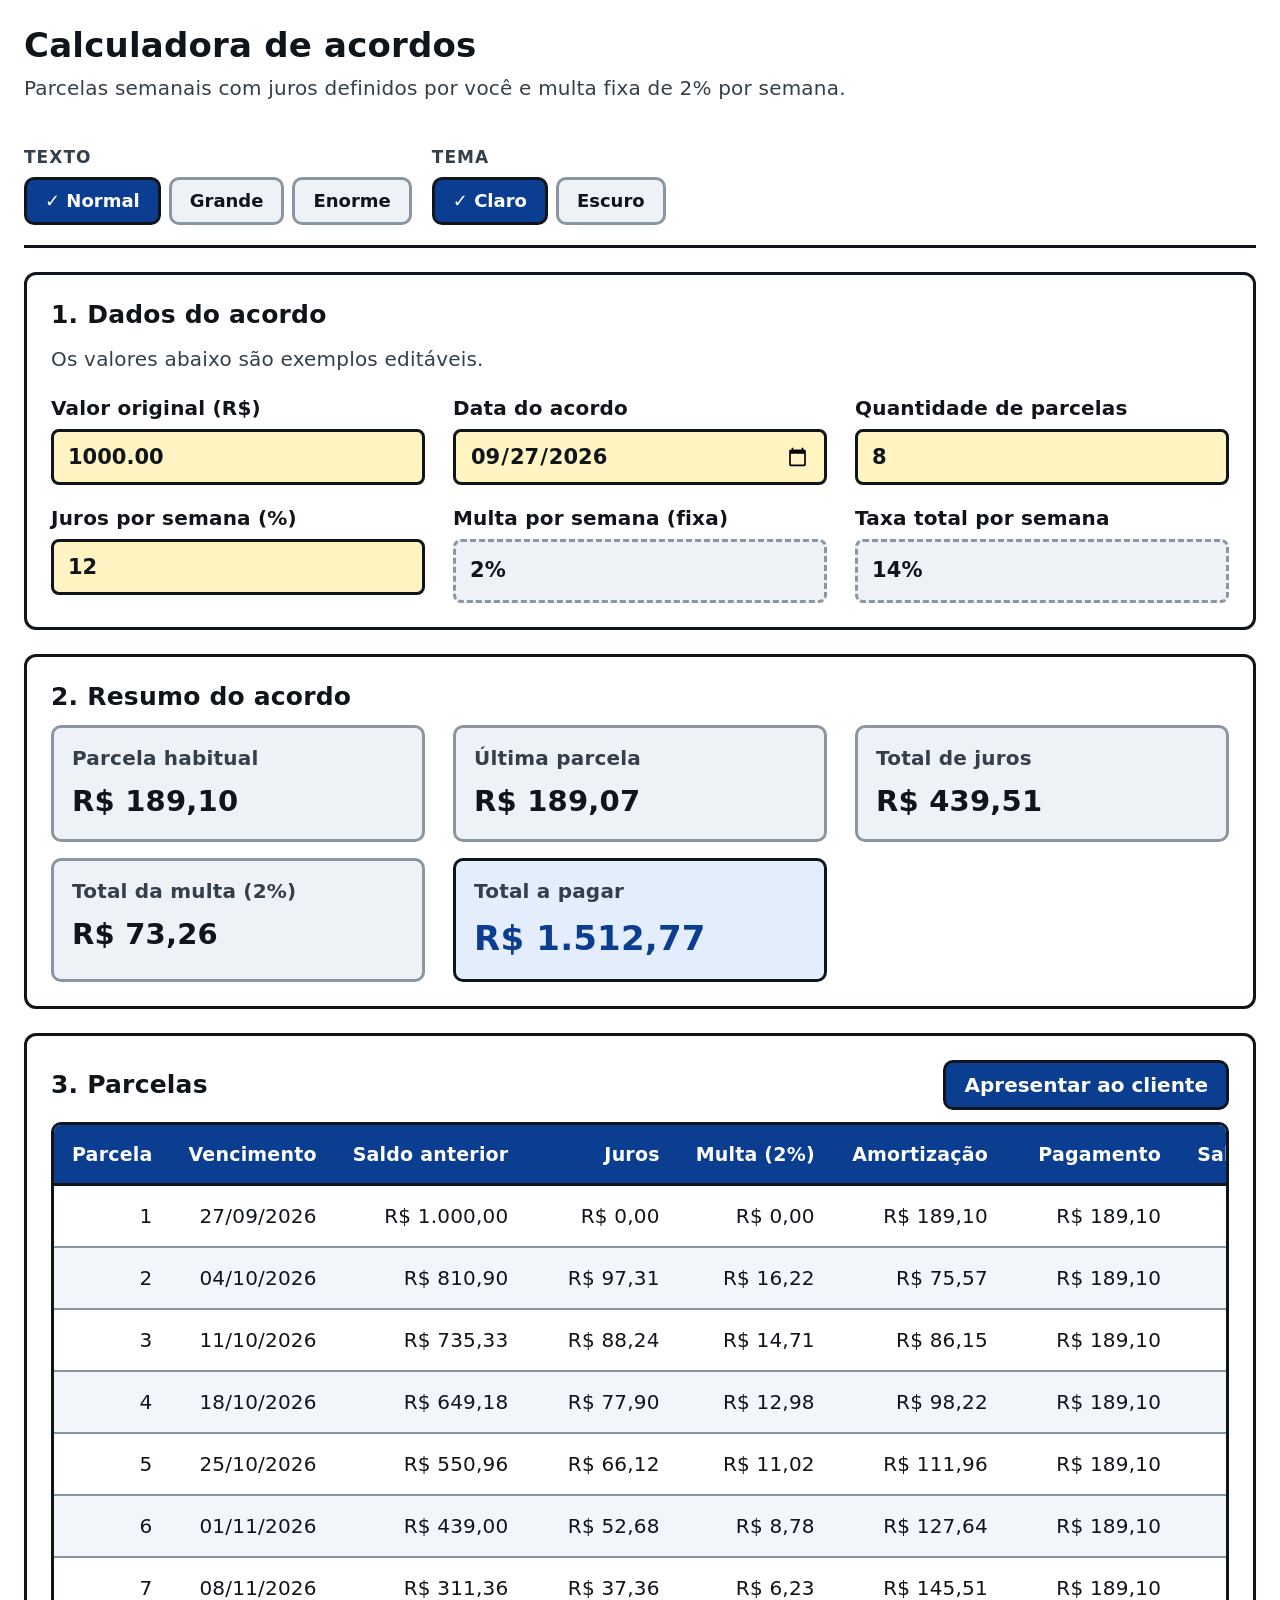
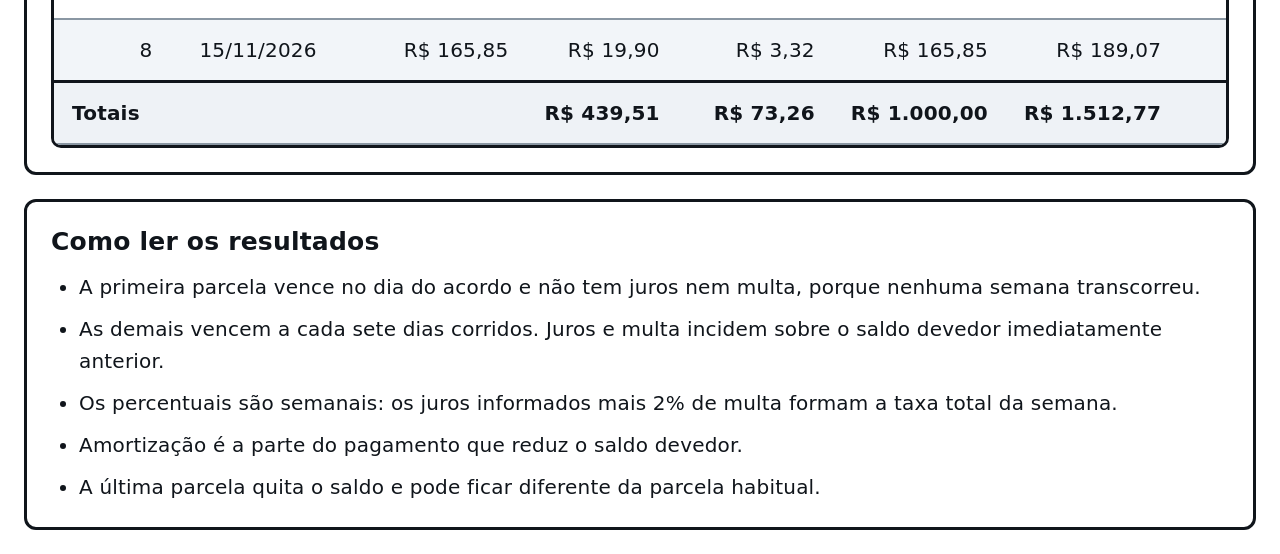
==== index.html @ 5e9cc4c3 "Publica calculadora de acordos no GitHub Pages" ====
<!doctype html>
<html lang="pt-BR" data-tema="claro" data-texto="normal">
<head>
  <meta charset="utf-8">
  <meta name="viewport" content="width=device-width, initial-scale=1">
  <title>Calculadora de acordos com juros e multa</title>
  <link rel="stylesheet" href="styles.css">
</head>
<body>
  <a class="pular" href="#resultados">Pular para os resultados</a>

  <header class="cabecalho">
    <div>
      <h1>Calculadora de acordos</h1>
      <p class="apoio">Parcelas semanais com juros definidos por você e multa fixa de 2% por semana.</p>
    </div>

    <div class="controles">
      <div class="grupo-controle" role="group" aria-label="Tamanho do texto">
        <span class="rotulo-controle" id="rotulo-texto">Texto</span>
        <div class="botoes">
          <button type="button" class="botao botao--ativo" data-texto="normal" aria-pressed="true" aria-describedby="rotulo-texto">Normal</button>
          <button type="button" class="botao" data-texto="grande" aria-pressed="false" aria-describedby="rotulo-texto">Grande</button>
          <button type="button" class="botao" data-texto="enorme" aria-pressed="false" aria-describedby="rotulo-texto">Enorme</button>
        </div>
      </div>

      <div class="grupo-controle" role="group" aria-label="Tema de cores">
        <span class="rotulo-controle" id="rotulo-tema">Tema</span>
        <div class="botoes">
          <button type="button" class="botao botao--ativo" data-tema="claro" aria-pressed="true" aria-describedby="rotulo-tema">Claro</button>
          <button type="button" class="botao" data-tema="escuro" aria-pressed="false" aria-describedby="rotulo-tema">Escuro</button>
        </div>
      </div>
    </div>
  </header>

  <main class="conteudo">
    <section class="bloco" aria-labelledby="titulo-entradas">
      <h2 id="titulo-entradas">1. Dados do acordo</h2>
      <p class="apoio">Os valores abaixo são exemplos editáveis.</p>

      <div class="campos">
        <div class="campo">
          <label for="valor">Valor original (R$)</label>
          <input id="valor" type="number" min="0" step="0.01" value="1000.00" inputmode="decimal" autocomplete="off">
        </div>

        <div class="campo">
          <label for="data">Data do acordo</label>
          <input id="data" type="date" value="2026-09-27" autocomplete="off">
        </div>

        <div class="campo">
          <label for="parcelas">Quantidade de parcelas</label>
          <input id="parcelas" type="number" min="1" step="1" value="8" inputmode="numeric" autocomplete="off">
        </div>

        <div class="campo">
          <label for="juros">Juros por semana (%)</label>
          <input id="juros" type="number" min="0" step="0.01" value="12" inputmode="decimal" autocomplete="off">
        </div>

        <div class="campo campo--calculado">
          <span class="rotulo">Multa por semana (fixa)</span>
          <output id="multa-semanal">2%</output>
        </div>

        <div class="campo campo--calculado">
          <span class="rotulo">Taxa total por semana</span>
          <output id="taxa-total">14%</output>
        </div>
      </div>

      <p id="mensagem" class="mensagem" role="status" aria-live="polite" hidden></p>
    </section>

    <section id="resultados" class="bloco" aria-labelledby="titulo-resumo">
      <h2 id="titulo-resumo">2. Resumo do acordo</h2>
      <dl class="resumo">
        <div>
          <dt>Parcela habitual</dt>
          <dd id="parcela-habitual">—</dd>
        </div>
        <div>
          <dt>Última parcela</dt>
          <dd id="ultima-parcela">—</dd>
        </div>
        <div>
          <dt>Total de juros</dt>
          <dd id="total-juros">—</dd>
        </div>
        <div>
          <dt>Total da multa (2%)</dt>
          <dd id="total-multa">—</dd>
        </div>
        <div class="destaque">
          <dt>Total a pagar</dt>
          <dd id="total-pagar">—</dd>
        </div>
      </dl>
    </section>

    <section class="bloco" aria-labelledby="titulo-parcelas">
      <div class="titulo-acao">
        <h2 id="titulo-parcelas">3. Parcelas</h2>
        <button type="button" id="abrir-apresentacao" class="botao botao--destaque">Apresentar ao cliente</button>
      </div>
      <p id="mensagem-parcelas" class="mensagem mensagem--instrucao" role="status" aria-live="polite" hidden></p>

      <div class="tabela-rolagem" tabindex="0" role="region" aria-label="Tabela de parcelas, rolagem horizontal disponível">
        <table class="tabela">
          <caption class="oculto-visual">Vencimentos, encargos, amortização e saldo de cada parcela</caption>
          <thead>
            <tr>
              <th scope="col">Parcela</th>
              <th scope="col">Vencimento</th>
              <th scope="col">Saldo anterior</th>
              <th scope="col">Juros</th>
              <th scope="col">Multa (2%)</th>
              <th scope="col">Amortização</th>
              <th scope="col">Pagamento</th>
              <th scope="col">Saldo após pagar</th>
            </tr>
          </thead>
          <tbody id="corpo-parcelas"></tbody>
          <tfoot id="rodape-parcelas"></tfoot>
        </table>
      </div>
    </section>

    <section class="bloco" aria-labelledby="titulo-ajuda">
      <h2 id="titulo-ajuda">Como ler os resultados</h2>
      <ul class="ajuda">
        <li>A primeira parcela vence no dia do acordo e não tem juros nem multa, porque nenhuma semana transcorreu.</li>
        <li>As demais vencem a cada sete dias corridos. Juros e multa incidem sobre o saldo devedor imediatamente anterior.</li>
        <li>Os percentuais são semanais: os juros informados mais 2% de multa formam a taxa total da semana.</li>
        <li>Amortização é a parte do pagamento que reduz o saldo devedor.</li>
        <li>A última parcela quita o saldo e pode ficar diferente da parcela habitual.</li>
      </ul>
    </section>
  </main>

  <div id="apresentacao" class="apresentacao" role="dialog" aria-modal="true" aria-labelledby="titulo-apresentacao" hidden>
    <div class="apresentacao__barra">
      <button type="button" id="imprimir-apresentacao" class="botao">Imprimir ou salvar em PDF</button>
      <button type="button" id="fechar-apresentacao" class="botao botao--destaque">Fechar (Esc)</button>
    </div>

    <div class="apresentacao__folha">
      <h2 id="titulo-apresentacao">Proposta de acordo</h2>

      <dl class="apresentacao__resumo">
        <div>
          <dt>Valor do acordo</dt>
          <dd id="ap-valor">—</dd>
        </div>
        <div>
          <dt>Parcelas</dt>
          <dd id="ap-parcelas">—</dd>
        </div>
        <div>
          <dt>Valor da parcela</dt>
          <dd id="ap-parcela">—</dd>
        </div>
        <div class="destaque">
          <dt>Total a pagar</dt>
          <dd id="ap-total">—</dd>
        </div>
      </dl>

      <table class="apresentacao__tabela">
        <caption>Datas e valores de cada pagamento</caption>
        <thead>
          <tr>
            <th scope="col">Parcela</th>
            <th scope="col">Vencimento</th>
            <th scope="col">Valor a pagar</th>
          </tr>
        </thead>
        <tbody id="ap-corpo"></tbody>
      </table>

      <p class="apresentacao__nota">
        Pagamentos semanais. A primeira parcela vence na data do acordo e não tem juros nem multa.
        Nas semanas seguintes incidem <span id="ap-juros">—</span> de juros e 2% de multa sobre o saldo devedor.
      </p>
    </div>
  </div>

  <script src="src/calculadora.js"></script>
  <script src="src/app.js"></script>
</body>
</html>
---- styles.css ----
:root {
  --fundo: #ffffff;
  --superficie: #ffffff;
  --superficie-alt: #eef2f6;
  --texto: #10151b;
  --apoio: #333f4b;
  --borda: #10151b;
  --borda-suave: #8a97a3;
  --acento: #0b3d91;
  --acento-texto: #ffffff;
  --entrada-fundo: #fff4c2;
  --entrada-texto: #10151b;
  --foco: #a40000;
  --erro: #8a0000;
  --erro-fundo: #ffe5e5;
  --instrucao: #0b3d91;
  --instrucao-fundo: #e3edfb;
  --zebra: #f2f5f9;
}

html[data-tema="escuro"] {
  --fundo: #0b0f14;
  --superficie: #131a22;
  --superficie-alt: #1d2733;
  --texto: #f5f8fb;
  --apoio: #cdd8e3;
  --borda: #f5f8fb;
  --borda-suave: #5c6b7a;
  --acento: #9cc4ff;
  --acento-texto: #06101e;
  --entrada-fundo: #3a2f05;
  --entrada-texto: #ffe999;
  --foco: #ffd24d;
  --erro: #ffc0c0;
  --erro-fundo: #4a0d0d;
  --instrucao: #cfe1ff;
  --instrucao-fundo: #12283f;
  --zebra: #1a232d;
}

html {
  font-size: 20px;
  background: var(--fundo);
}

html[data-texto="grande"] {
  font-size: 24px;
}

html[data-texto="enorme"] {
  font-size: 29px;
}

* {
  box-sizing: border-box;
}

[hidden] {
  display: none !important;
}

body {
  margin: 0;
  padding: 1.2rem;
  background: var(--fundo);
  color: var(--texto);
  font-family: "Segoe UI", system-ui, -apple-system, Arial, sans-serif;
  font-size: 1rem;
  line-height: 1.6;
  letter-spacing: 0.01em;
}

h1 {
  margin: 0 0 0.25rem;
  font-size: 1.7rem;
  line-height: 1.25;
}

h2 {
  margin: 0 0 0.6rem;
  font-size: 1.25rem;
  line-height: 1.3;
}

.apoio {
  margin: 0 0 1rem;
  color: var(--apoio);
}

.oculto-visual {
  position: absolute;
  width: 1px;
  height: 1px;
  overflow: hidden;
  clip: rect(0 0 0 0);
  white-space: nowrap;
}

.pular {
  position: absolute;
  left: -9999px;
  top: 0;
  background: var(--acento);
  color: var(--acento-texto);
  padding: 0.6rem 1rem;
  border-radius: 0 0 8px 0;
  font-weight: 700;
}

.pular:focus {
  left: 0;
  z-index: 10;
}

:focus-visible {
  outline: 4px solid var(--foco);
  outline-offset: 3px;
}

.cabecalho {
  display: flex;
  flex-wrap: wrap;
  gap: 1rem 2rem;
  align-items: flex-start;
  justify-content: space-between;
  border-bottom: 3px solid var(--borda);
  padding-bottom: 1rem;
  margin-bottom: 1.2rem;
}

.controles {
  display: flex;
  flex-wrap: wrap;
  gap: 1rem;
}

.grupo-controle {
  display: flex;
  flex-direction: column;
  gap: 0.3rem;
}

.rotulo-controle {
  font-weight: 700;
  color: var(--apoio);
  font-size: 0.85rem;
  text-transform: uppercase;
  letter-spacing: 0.06em;
}

.botoes {
  display: flex;
  gap: 0.4rem;
}

.botao {
  font-family: inherit;
  font-size: 0.9rem;
  font-weight: 700;
  color: var(--texto);
  background: var(--superficie-alt);
  border: 3px solid var(--borda-suave);
  border-radius: 10px;
  padding: 0.5rem 0.9rem;
  cursor: pointer;
  min-height: 2.4rem;
}

.botao:hover {
  border-color: var(--borda);
}

.botao--ativo {
  background: var(--acento);
  color: var(--acento-texto);
  border-color: var(--borda);
}

.botao--ativo::before {
  content: "✓ ";
}

.conteudo {
  display: grid;
  gap: 1.2rem;
  max-width: min(80rem, 100%);
}

.conteudo > *,
.tabela-rolagem {
  min-width: 0;
}

.bloco {
  background: var(--superficie);
  border: 3px solid var(--borda);
  border-radius: 12px;
  padding: 1.2rem;
}

.campos {
  display: grid;
  grid-template-columns: repeat(auto-fit, minmax(min(16rem, 100%), 1fr));
  gap: 1rem 1.4rem;
}

.campo {
  display: flex;
  flex-direction: column;
  gap: 0.35rem;
}

label,
.rotulo {
  font-weight: 700;
  line-height: 1.35;
}

input {
  width: 100%;
  padding: 0.6rem 0.7rem;
  font-family: inherit;
  font-size: 1.05rem;
  font-weight: 600;
  color: var(--entrada-texto);
  background: var(--entrada-fundo);
  border: 3px solid var(--borda);
  border-radius: 8px;
  min-height: 2.8rem;
}

.campo--calculado {
  justify-content: flex-start;
}

output {
  display: block;
  padding: 0.6rem 0.7rem;
  border: 3px dashed var(--borda-suave);
  border-radius: 8px;
  background: var(--superficie-alt);
  font-size: 1.05rem;
  font-weight: 700;
  font-variant-numeric: tabular-nums;
  min-height: 2.8rem;
}

.resumo {
  margin: 0;
  display: grid;
  grid-template-columns: repeat(auto-fit, minmax(min(16rem, 100%), 1fr));
  gap: 0.8rem 1.4rem;
}

.resumo > div {
  border: 3px solid var(--borda-suave);
  border-radius: 10px;
  padding: 0.7rem 0.9rem;
  background: var(--superficie-alt);
}

.resumo dt {
  color: var(--apoio);
  font-weight: 700;
}

.resumo dd {
  margin: 0.2rem 0 0;
  font-size: 1.45rem;
  font-weight: 800;
  font-variant-numeric: tabular-nums;
}

.resumo .destaque {
  border-color: var(--borda);
  background: var(--instrucao-fundo);
}

.resumo .destaque dd {
  color: var(--instrucao);
  font-size: 1.7rem;
}

.mensagem {
  margin: 1rem 0 0;
  padding: 0.8rem 1rem;
  border-radius: 10px;
  border: 3px solid currentColor;
  font-weight: 700;
}

.mensagem--instrucao {
  background: var(--instrucao-fundo);
  color: var(--instrucao);
}

.mensagem--erro {
  background: var(--erro-fundo);
  color: var(--erro);
}

.mensagem--erro::before {
  content: "⚠ ";
}

.tabela-rolagem {
  border: 3px solid var(--borda);
  border-radius: 10px;
  overflow: auto;
  max-height: 32rem;
}

.tabela {
  border-collapse: collapse;
  width: 100%;
  min-width: 52rem;
}

.tabela th,
.tabela td {
  padding: 0.7rem 0.9rem;
  border-bottom: 2px solid var(--borda-suave);
  text-align: right;
  white-space: nowrap;
  font-variant-numeric: tabular-nums;
}

.tabela thead th {
  position: sticky;
  top: 0;
  z-index: 1;
  background: var(--acento);
  color: var(--acento-texto);
  font-size: 0.95rem;
  border-bottom: 3px solid var(--borda);
}

.tabela tbody tr:nth-child(even) {
  background: var(--zebra);
}

.tabela tbody tr:hover {
  outline: 3px solid var(--foco);
  outline-offset: -3px;
}

.tabela tfoot td {
  background: var(--superficie-alt);
  font-weight: 800;
  border-top: 3px solid var(--borda);
  position: sticky;
  bottom: 0;
}

.tabela tfoot td:first-child {
  text-align: left;
}

.ajuda {
  margin: 0;
  padding-left: 1.4rem;
  display: grid;
  gap: 0.5rem;
}

.titulo-acao {
  display: flex;
  flex-wrap: wrap;
  gap: 0.6rem 1.2rem;
  align-items: center;
  justify-content: space-between;
  margin-bottom: 0.6rem;
}

.titulo-acao h2 {
  margin: 0;
}

.botao--destaque {
  background: var(--acento);
  color: var(--acento-texto);
  border-color: var(--borda);
  font-size: 1rem;
}

.botao[disabled] {
  opacity: 0.55;
  cursor: not-allowed;
}

.com-apresentacao {
  overflow: hidden;
}

.apresentacao {
  position: fixed;
  inset: 0;
  z-index: 20;
  background: var(--fundo);
  display: flex;
  flex-direction: column;
  overflow: auto;
  padding: 1.2rem;
  gap: 1rem;
}

.apresentacao__barra {
  display: flex;
  flex-wrap: wrap;
  gap: 0.6rem;
  justify-content: flex-end;
}

.apresentacao__folha {
  width: 100%;
  max-width: min(60rem, 100%);
  margin: 0 auto;
  background: var(--superficie);
  border: 3px solid var(--borda);
  border-radius: 12px;
  padding: 1.6rem;
}

.apresentacao__folha h2 {
  font-size: 2rem;
  margin-bottom: 1.2rem;
}

.apresentacao__resumo {
  margin: 0 0 1.6rem;
  display: grid;
  grid-template-columns: repeat(auto-fit, minmax(min(14rem, 100%), 1fr));
  gap: 0.9rem;
}

.apresentacao__resumo > div {
  border: 3px solid var(--borda-suave);
  border-radius: 10px;
  padding: 0.8rem 1rem;
  background: var(--superficie-alt);
}

.apresentacao__resumo dt {
  font-weight: 700;
  color: var(--apoio);
}

.apresentacao__resumo dd {
  margin: 0.2rem 0 0;
  font-size: 1.6rem;
  font-weight: 800;
  font-variant-numeric: tabular-nums;
}

.apresentacao__resumo .destaque {
  border-color: var(--borda);
  background: var(--instrucao-fundo);
}

.apresentacao__resumo .destaque dd {
  color: var(--instrucao);
  font-size: 1.9rem;
}

.apresentacao__tabela {
  width: 100%;
  border-collapse: collapse;
}

.apresentacao__tabela caption {
  text-align: left;
  font-weight: 700;
  color: var(--apoio);
  padding-bottom: 0.5rem;
}

.apresentacao__tabela th,
.apresentacao__tabela td {
  padding: 0.75rem 1rem;
  border-bottom: 2px solid var(--borda-suave);
  font-size: 1.2rem;
  text-align: left;
}

.apresentacao__tabela thead th {
  background: var(--acento);
  color: var(--acento-texto);
  border-bottom: 3px solid var(--borda);
}

.apresentacao__tabela th:last-child,
.apresentacao__tabela td:last-child {
  text-align: right;
  font-variant-numeric: tabular-nums;
  font-weight: 700;
}

.apresentacao__tabela tbody tr:nth-child(even) {
  background: var(--zebra);
}

.apresentacao__nota {
  margin: 1.2rem 0 0;
  color: var(--apoio);
  font-size: 0.95rem;
}

@media print {
  body {
    background: #ffffff;
    color: #000000;
  }

  .cabecalho,
  .conteudo,
  .pular,
  .apresentacao__barra {
    display: none !important;
  }

  .apresentacao {
    position: static;
    padding: 0;
    background: #ffffff;
    overflow: visible;
  }

  .apresentacao__folha {
    border: none;
    padding: 0;
    max-width: none;
  }

  .apresentacao__tabela thead th {
    background: #ffffff;
    color: #000000;
    border-bottom: 2px solid #000000;
  }

  .apresentacao__tabela tbody tr {
    break-inside: avoid;
  }
}
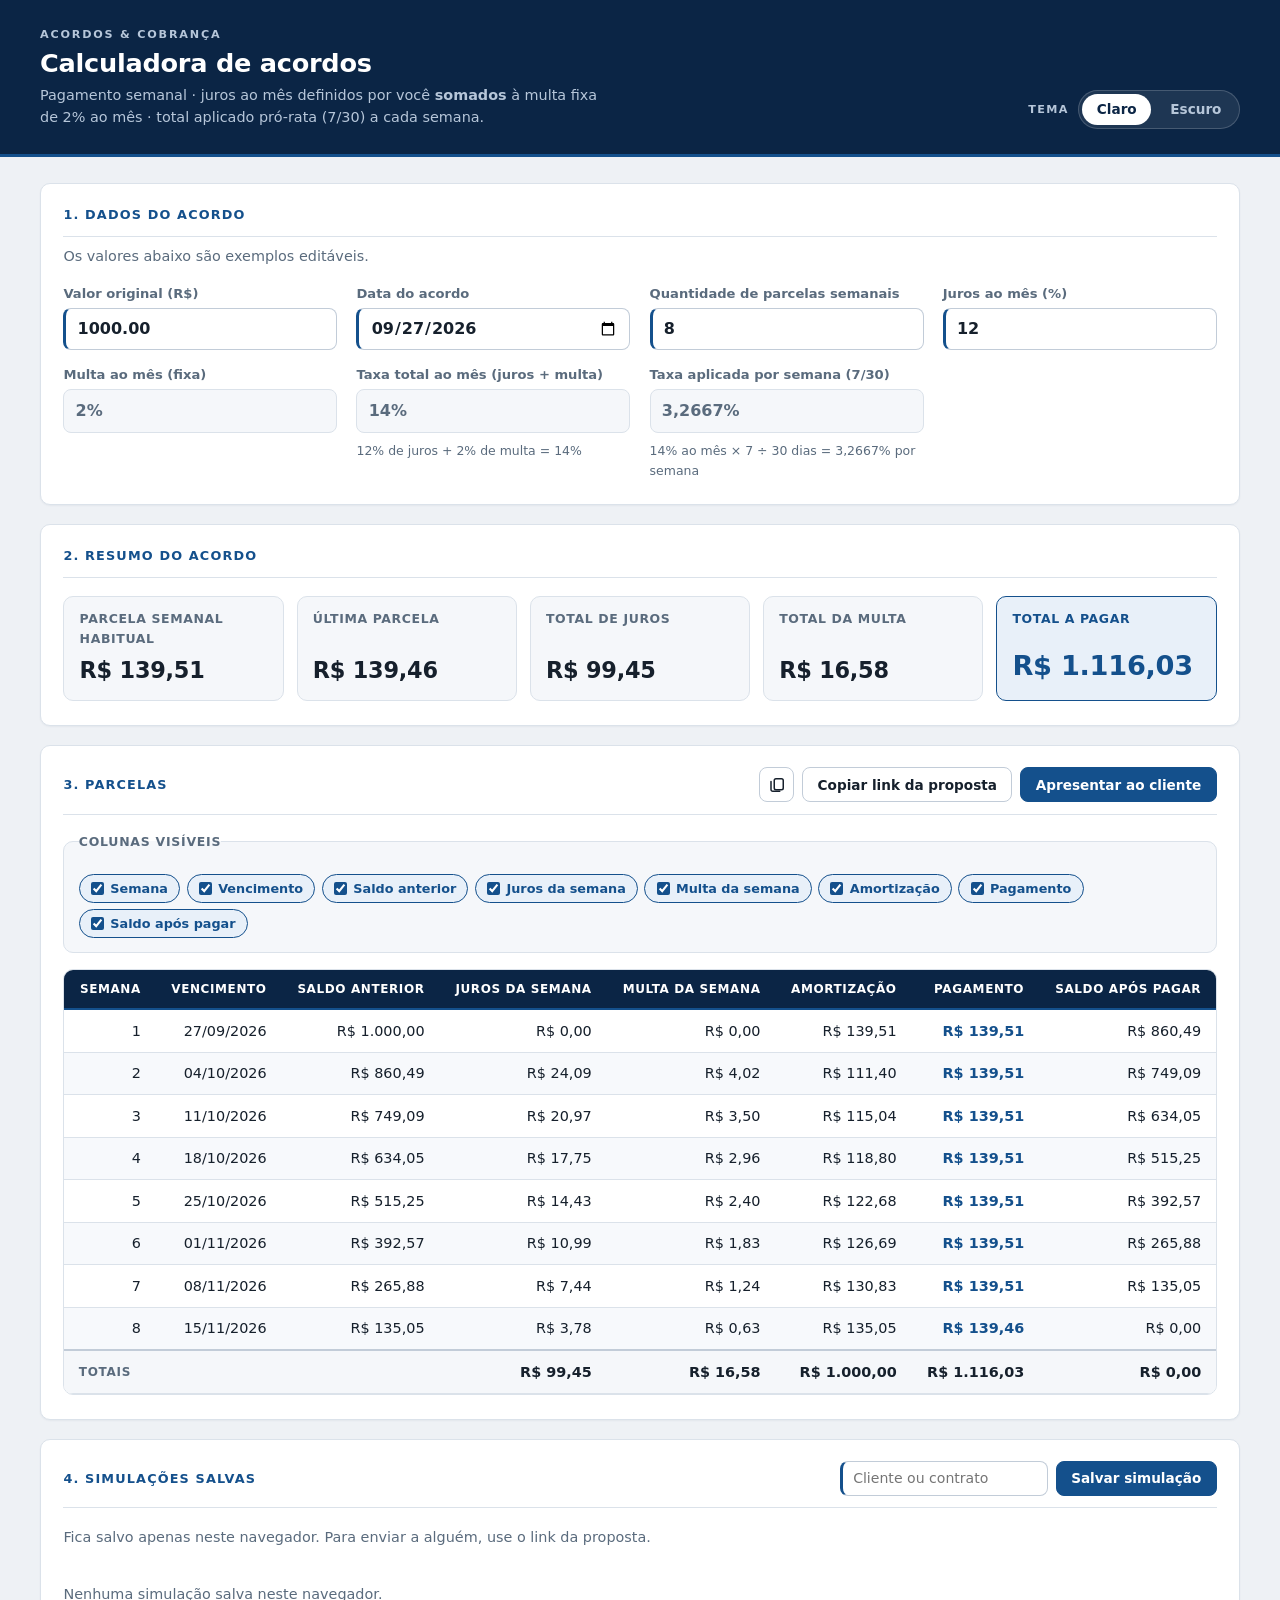
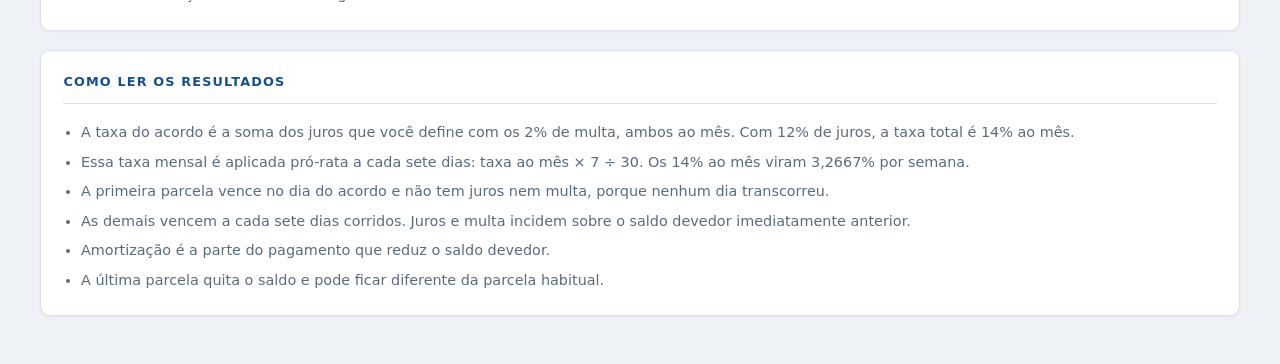
==== commit 5f79d784: "Atualiza calculadora com taxas mensais e compartilhamento de propostas" ====
--- a/index.html
+++ b/index.html
@@ -1,5 +1,5 @@
 <!doctype html>
-<html lang="pt-BR" data-tema="claro" data-texto="normal">
+<html lang="pt-BR" data-tema="claro">
 <head>
   <meta charset="utf-8">
   <meta name="viewport" content="width=device-width, initial-scale=1">
@@ -11,20 +11,12 @@
 
   <header class="cabecalho">
     <div>
+      <p class="marca">Acordos &amp; cobrança</p>
       <h1>Calculadora de acordos</h1>
-      <p class="apoio">Parcelas semanais com juros definidos por você e multa fixa de 2% por semana.</p>
+      <p class="apoio">Pagamento semanal · juros ao mês definidos por você <strong>somados</strong> à multa fixa de 2% ao mês · total aplicado pró-rata (7/30) a cada semana.</p>
     </div>
 
     <div class="controles">
-      <div class="grupo-controle" role="group" aria-label="Tamanho do texto">
-        <span class="rotulo-controle" id="rotulo-texto">Texto</span>
-        <div class="botoes">
-          <button type="button" class="botao botao--ativo" data-texto="normal" aria-pressed="true" aria-describedby="rotulo-texto">Normal</button>
-          <button type="button" class="botao" data-texto="grande" aria-pressed="false" aria-describedby="rotulo-texto">Grande</button>
-          <button type="button" class="botao" data-texto="enorme" aria-pressed="false" aria-describedby="rotulo-texto">Enorme</button>
-        </div>
-      </div>
-
       <div class="grupo-controle" role="group" aria-label="Tema de cores">
         <span class="rotulo-controle" id="rotulo-tema">Tema</span>
         <div class="botoes">
@@ -52,23 +44,30 @@
         </div>
 
         <div class="campo">
-          <label for="parcelas">Quantidade de parcelas</label>
+          <label for="parcelas">Quantidade de parcelas semanais</label>
           <input id="parcelas" type="number" min="1" step="1" value="8" inputmode="numeric" autocomplete="off">
         </div>
 
         <div class="campo">
-          <label for="juros">Juros por semana (%)</label>
+          <label for="juros">Juros ao mês (%)</label>
           <input id="juros" type="number" min="0" step="0.01" value="12" inputmode="decimal" autocomplete="off">
         </div>
 
         <div class="campo campo--calculado">
-          <span class="rotulo">Multa por semana (fixa)</span>
-          <output id="multa-semanal">2%</output>
+          <span class="rotulo">Multa ao mês (fixa)</span>
+          <output id="multa-mensal">2%</output>
         </div>
 
         <div class="campo campo--calculado">
-          <span class="rotulo">Taxa total por semana</span>
-          <output id="taxa-total">14%</output>
+          <span class="rotulo">Taxa total ao mês (juros + multa)</span>
+          <output id="taxa-total" aria-describedby="dica-taxa-total">14%</output>
+          <p class="dica" id="dica-taxa-total">12% de juros + 2% de multa</p>
+        </div>
+
+        <div class="campo campo--calculado">
+          <span class="rotulo">Taxa aplicada por semana (7/30)</span>
+          <output id="taxa-semana" aria-describedby="dica-taxa-semana">3,2667%</output>
+          <p class="dica" id="dica-taxa-semana">14% ao mês × 7 ÷ 30 dias</p>
         </div>
       </div>
 
@@ -79,7 +78,7 @@
       <h2 id="titulo-resumo">2. Resumo do acordo</h2>
       <dl class="resumo">
         <div>
-          <dt>Parcela habitual</dt>
+          <dt>Parcela semanal habitual</dt>
           <dd id="parcela-habitual">—</dd>
         </div>
         <div>
@@ -91,7 +90,7 @@
           <dd id="total-juros">—</dd>
         </div>
         <div>
-          <dt>Total da multa (2%)</dt>
+          <dt>Total da multa</dt>
           <dd id="total-multa">—</dd>
         </div>
         <div class="destaque">
@@ -104,24 +103,33 @@
     <section class="bloco" aria-labelledby="titulo-parcelas">
       <div class="titulo-acao">
         <h2 id="titulo-parcelas">3. Parcelas</h2>
-        <button type="button" id="abrir-apresentacao" class="botao botao--destaque">Apresentar ao cliente</button>
+        <div class="acoes">
+          <span id="aviso-copia" class="aviso-copia" role="status" aria-live="polite" hidden>Tabela copiada</span>
+          <button type="button" id="copiar-tabela" class="botao botao--icone" title="Copiar tabela para colar no Excel" aria-label="Copiar tabela para colar no Excel">
+            <svg class="icone icone--copiar" viewBox="0 0 16 16" width="16" height="16" aria-hidden="true" focusable="false">
+              <rect x="5.25" y="1.75" width="9" height="11" rx="1.75"></rect>
+              <path d="M10.75 14.25h-7a1.75 1.75 0 0 1-1.75-1.75V4.5"></path>
+            </svg>
+            <svg class="icone icone--feito" viewBox="0 0 16 16" width="16" height="16" aria-hidden="true" focusable="false" hidden>
+              <path d="M2.75 8.5 6.25 12l7-8"></path>
+            </svg>
+          </button>
+          <button type="button" id="copiar-link" class="botao">Copiar link da proposta</button>
+          <button type="button" id="abrir-apresentacao" class="botao botao--destaque">Apresentar ao cliente</button>
+        </div>
       </div>
       <p id="mensagem-parcelas" class="mensagem mensagem--instrucao" role="status" aria-live="polite" hidden></p>
+
+      <fieldset class="colunas">
+        <legend class="colunas__titulo">Colunas visíveis</legend>
+        <div class="colunas__lista" id="colunas-tabela"></div>
+      </fieldset>
 
       <div class="tabela-rolagem" tabindex="0" role="region" aria-label="Tabela de parcelas, rolagem horizontal disponível">
         <table class="tabela">
           <caption class="oculto-visual">Vencimentos, encargos, amortização e saldo de cada parcela</caption>
           <thead>
-            <tr>
-              <th scope="col">Parcela</th>
-              <th scope="col">Vencimento</th>
-              <th scope="col">Saldo anterior</th>
-              <th scope="col">Juros</th>
-              <th scope="col">Multa (2%)</th>
-              <th scope="col">Amortização</th>
-              <th scope="col">Pagamento</th>
-              <th scope="col">Saldo após pagar</th>
-            </tr>
+            <tr id="cabecalho-parcelas"></tr>
           </thead>
           <tbody id="corpo-parcelas"></tbody>
           <tfoot id="rodape-parcelas"></tfoot>
@@ -129,12 +137,30 @@
       </div>
     </section>
 
+    <section class="bloco" aria-labelledby="titulo-simulacoes">
+      <div class="titulo-acao">
+        <h2 id="titulo-simulacoes">4. Simulações salvas</h2>
+        <div class="acoes">
+          <label class="oculto-visual" for="nome-simulacao">Identificação da simulação</label>
+          <input id="nome-simulacao" type="text" maxlength="60" placeholder="Cliente ou contrato" autocomplete="off">
+          <button type="button" id="salvar-simulacao" class="botao botao--destaque">Salvar simulação</button>
+        </div>
+      </div>
+
+      <p class="apoio">Fica salvo apenas neste navegador. Para enviar a alguém, use o link da proposta.</p>
+      <p id="mensagem-simulacoes" class="mensagem mensagem--instrucao" role="status" aria-live="polite" hidden></p>
+
+      <ul id="lista-simulacoes" class="simulacoes"></ul>
+      <p id="vazio-simulacoes" class="apoio simulacoes__vazio">Nenhuma simulação salva neste navegador.</p>
+    </section>
+
     <section class="bloco" aria-labelledby="titulo-ajuda">
       <h2 id="titulo-ajuda">Como ler os resultados</h2>
       <ul class="ajuda">
-        <li>A primeira parcela vence no dia do acordo e não tem juros nem multa, porque nenhuma semana transcorreu.</li>
+        <li>A taxa do acordo é a soma dos juros que você define com os 2% de multa, ambos ao mês. Com 12% de juros, a taxa total é 14% ao mês.</li>
+        <li>Essa taxa mensal é aplicada pró-rata a cada sete dias: taxa ao mês × 7 ÷ 30. Os 14% ao mês viram 3,2667% por semana.</li>
+        <li>A primeira parcela vence no dia do acordo e não tem juros nem multa, porque nenhum dia transcorreu.</li>
         <li>As demais vencem a cada sete dias corridos. Juros e multa incidem sobre o saldo devedor imediatamente anterior.</li>
-        <li>Os percentuais são semanais: os juros informados mais 2% de multa formam a taxa total da semana.</li>
         <li>Amortização é a parte do pagamento que reduz o saldo devedor.</li>
         <li>A última parcela quita o saldo e pode ficar diferente da parcela habitual.</li>
       </ul>
@@ -143,6 +169,7 @@
 
   <div id="apresentacao" class="apresentacao" role="dialog" aria-modal="true" aria-labelledby="titulo-apresentacao" hidden>
     <div class="apresentacao__barra">
+      <button type="button" id="copiar-link-apresentacao" class="botao">Copiar link da proposta</button>
       <button type="button" id="imprimir-apresentacao" class="botao">Imprimir ou salvar em PDF</button>
       <button type="button" id="fechar-apresentacao" class="botao botao--destaque">Fechar (Esc)</button>
     </div>
@@ -156,7 +183,7 @@
           <dd id="ap-valor">—</dd>
         </div>
         <div>
-          <dt>Parcelas</dt>
+          <dt>Pagamentos semanais</dt>
           <dd id="ap-parcelas">—</dd>
         </div>
         <div>
@@ -183,12 +210,16 @@
 
       <p class="apresentacao__nota">
         Pagamentos semanais. A primeira parcela vence na data do acordo e não tem juros nem multa.
-        Nas semanas seguintes incidem <span id="ap-juros">—</span> de juros e 2% de multa sobre o saldo devedor.
+        Nas semanas seguintes incidem <span id="ap-juros">—</span> de juros ao mês e 2% de multa ao mês sobre o
+        saldo devedor, cobrados proporcionalmente aos sete dias de cada parcela
+        (<span id="ap-taxa-semana">—</span> por semana).
       </p>
     </div>
   </div>
 
   <script src="src/calculadora.js"></script>
+  <script src="src/proposta.js"></script>
+  <script src="src/tabela.js"></script>
   <script src="src/app.js"></script>
 </body>
 </html>
--- a/styles.css
+++ b/styles.css
@@ -1,54 +1,63 @@
 :root {
-  --fundo: #ffffff;
+  --fundo: #eef1f5;
   --superficie: #ffffff;
-  --superficie-alt: #eef2f6;
-  --texto: #10151b;
-  --apoio: #333f4b;
-  --borda: #10151b;
-  --borda-suave: #8a97a3;
-  --acento: #0b3d91;
+  --superficie-alt: #f5f7fa;
+  --texto: #16202c;
+  --apoio: #5a6b7d;
+  --borda: #dbe2ea;
+  --borda-forte: #c2ccd8;
+  --navy: #0b2545;
+  --navy-texto: #ffffff;
+  --navy-apoio: #b6c6d9;
+  --acento: #14508c;
+  --acento-suave: #e8f0f9;
   --acento-texto: #ffffff;
-  --entrada-fundo: #fff4c2;
-  --entrada-texto: #10151b;
-  --foco: #a40000;
-  --erro: #8a0000;
-  --erro-fundo: #ffe5e5;
-  --instrucao: #0b3d91;
-  --instrucao-fundo: #e3edfb;
-  --zebra: #f2f5f9;
+  --entrada-fundo: #ffffff;
+  --entrada-texto: #16202c;
+  --foco: #14508c;
+  --erro: #9b2226;
+  --erro-fundo: #fdecec;
+  --instrucao: #14508c;
+  --instrucao-fundo: #e8f0f9;
+  --ok: #1e6b3a;
+  --ok-fundo: #eaf4ec;
+  --zebra: #f7f9fc;
+  --sombra: 0 1px 2px rgba(11, 37, 69, 0.06), 0 8px 24px rgba(11, 37, 69, 0.06);
+  --sombra-suave: 0 1px 2px rgba(11, 37, 69, 0.05);
+  --raio: 10px;
 }
 
 html[data-tema="escuro"] {
-  --fundo: #0b0f14;
-  --superficie: #131a22;
-  --superficie-alt: #1d2733;
-  --texto: #f5f8fb;
-  --apoio: #cdd8e3;
-  --borda: #f5f8fb;
-  --borda-suave: #5c6b7a;
-  --acento: #9cc4ff;
-  --acento-texto: #06101e;
-  --entrada-fundo: #3a2f05;
-  --entrada-texto: #ffe999;
-  --foco: #ffd24d;
-  --erro: #ffc0c0;
-  --erro-fundo: #4a0d0d;
-  --instrucao: #cfe1ff;
-  --instrucao-fundo: #12283f;
-  --zebra: #1a232d;
+  --fundo: #0b1119;
+  --superficie: #141d28;
+  --superficie-alt: #1b2634;
+  --texto: #eef3f9;
+  --apoio: #a3b3c5;
+  --borda: #27333f;
+  --borda-forte: #36475a;
+  --navy: #0d1b2c;
+  --navy-texto: #eef3f9;
+  --navy-apoio: #8fa4bb;
+  --acento: #7fb0ee;
+  --acento-suave: #16283d;
+  --acento-texto: #08121e;
+  --entrada-fundo: #101927;
+  --entrada-texto: #eef3f9;
+  --foco: #7fb0ee;
+  --erro: #ff9b9b;
+  --erro-fundo: #3a1414;
+  --instrucao: #a9caf3;
+  --instrucao-fundo: #16283d;
+  --ok: #8fd4a6;
+  --ok-fundo: #122a1c;
+  --zebra: #18222f;
+  --sombra: 0 1px 2px rgba(0, 0, 0, 0.4), 0 10px 28px rgba(0, 0, 0, 0.35);
+  --sombra-suave: 0 1px 2px rgba(0, 0, 0, 0.35);
 }
 
 html {
-  font-size: 20px;
+  font-size: 16px;
   background: var(--fundo);
-}
-
-html[data-texto="grande"] {
-  font-size: 24px;
-}
-
-html[data-texto="enorme"] {
-  font-size: 29px;
 }
 
 * {
@@ -61,30 +70,36 @@
 
 body {
   margin: 0;
-  padding: 1.2rem;
+  padding: 0 0 3rem;
   background: var(--fundo);
   color: var(--texto);
-  font-family: "Segoe UI", system-ui, -apple-system, Arial, sans-serif;
+  font-family: "Segoe UI", system-ui, -apple-system, "Helvetica Neue", Arial, sans-serif;
   font-size: 1rem;
-  line-height: 1.6;
-  letter-spacing: 0.01em;
+  line-height: 1.55;
+  -webkit-font-smoothing: antialiased;
 }
 
 h1 {
-  margin: 0 0 0.25rem;
-  font-size: 1.7rem;
-  line-height: 1.25;
+  margin: 0;
+  font-size: 1.6rem;
+  font-weight: 650;
+  letter-spacing: -0.01em;
+  line-height: 1.2;
 }
 
 h2 {
-  margin: 0 0 0.6rem;
-  font-size: 1.25rem;
-  line-height: 1.3;
+  margin: 0;
+  font-size: 0.8rem;
+  font-weight: 700;
+  text-transform: uppercase;
+  letter-spacing: 0.09em;
+  color: var(--acento);
 }
 
 .apoio {
-  margin: 0 0 1rem;
-  color: var(--apoio);
+  margin: 0;
+  color: var(--apoio);
+  font-size: 0.9rem;
 }
 
 .oculto-visual {
@@ -103,29 +118,50 @@
   background: var(--acento);
   color: var(--acento-texto);
   padding: 0.6rem 1rem;
-  border-radius: 0 0 8px 0;
-  font-weight: 700;
+  border-radius: 0 0 var(--raio) 0;
+  font-weight: 600;
 }
 
 .pular:focus {
   left: 0;
-  z-index: 10;
+  z-index: 30;
 }
 
 :focus-visible {
-  outline: 4px solid var(--foco);
-  outline-offset: 3px;
+  outline: 2px solid var(--foco);
+  outline-offset: 2px;
 }
 
 .cabecalho {
   display: flex;
   flex-wrap: wrap;
   gap: 1rem 2rem;
-  align-items: flex-start;
+  align-items: flex-end;
   justify-content: space-between;
-  border-bottom: 3px solid var(--borda);
-  padding-bottom: 1rem;
-  margin-bottom: 1.2rem;
+  background: var(--navy);
+  color: var(--navy-texto);
+  border-bottom: 3px solid var(--acento);
+  padding: 1.6rem clamp(1rem, 4vw, 2.5rem);
+  margin-bottom: 1.6rem;
+}
+
+.cabecalho h1 {
+  color: var(--navy-texto);
+}
+
+.cabecalho .apoio {
+  color: var(--navy-apoio);
+  margin-top: 0.35rem;
+  max-width: 62ch;
+}
+
+.marca {
+  margin: 0 0 0.3rem;
+  font-size: 0.7rem;
+  font-weight: 700;
+  text-transform: uppercase;
+  letter-spacing: 0.16em;
+  color: var(--navy-apoio);
 }
 
 .controles {
@@ -136,54 +172,74 @@
 
 .grupo-controle {
   display: flex;
-  flex-direction: column;
+  align-items: center;
+  gap: 0.6rem;
+}
+
+.rotulo-controle {
+  font-weight: 600;
+  color: var(--navy-apoio);
+  font-size: 0.7rem;
+  text-transform: uppercase;
+  letter-spacing: 0.12em;
+}
+
+.botoes {
+  display: flex;
   gap: 0.3rem;
-}
-
-.rotulo-controle {
-  font-weight: 700;
-  color: var(--apoio);
-  font-size: 0.85rem;
-  text-transform: uppercase;
-  letter-spacing: 0.06em;
-}
-
-.botoes {
-  display: flex;
-  gap: 0.4rem;
+  background: rgba(255, 255, 255, 0.08);
+  border: 1px solid rgba(255, 255, 255, 0.18);
+  border-radius: 999px;
+  padding: 0.2rem;
 }
 
 .botao {
   font-family: inherit;
-  font-size: 0.9rem;
-  font-weight: 700;
+  font-size: 0.85rem;
+  font-weight: 600;
   color: var(--texto);
-  background: var(--superficie-alt);
-  border: 3px solid var(--borda-suave);
-  border-radius: 10px;
-  padding: 0.5rem 0.9rem;
+  background: var(--superficie);
+  border: 1px solid var(--borda-forte);
+  border-radius: 8px;
+  padding: 0.45rem 0.9rem;
   cursor: pointer;
-  min-height: 2.4rem;
+  min-height: 2.2rem;
+  transition: background 120ms ease, color 120ms ease, border-color 120ms ease;
 }
 
 .botao:hover {
-  border-color: var(--borda);
-}
-
-.botao--ativo {
+  border-color: var(--acento);
+}
+
+.botoes .botao {
+  background: transparent;
+  border: none;
+  border-radius: 999px;
+  color: var(--navy-apoio);
+  padding: 0.35rem 0.9rem;
+  min-height: 1.9rem;
+}
+
+.botoes .botao:hover {
+  color: var(--navy-texto);
+}
+
+.botoes .botao--ativo {
+  background: var(--superficie);
+  color: var(--navy);
+}
+
+html[data-tema="escuro"] .botoes .botao--ativo {
   background: var(--acento);
   color: var(--acento-texto);
-  border-color: var(--borda);
-}
-
-.botao--ativo::before {
-  content: "✓ ";
 }
 
 .conteudo {
   display: grid;
   gap: 1.2rem;
-  max-width: min(80rem, 100%);
+  max-width: 82rem;
+  margin: 0 auto;
+  padding: 0 clamp(1rem, 4vw, 2.5rem);
 }
 
 .conteudo > *,
@@ -193,15 +249,26 @@
 
 .bloco {
   background: var(--superficie);
-  border: 3px solid var(--borda);
-  border-radius: 12px;
-  padding: 1.2rem;
+  border: 1px solid var(--borda);
+  border-radius: var(--raio);
+  box-shadow: var(--sombra-suave);
+  padding: 1.3rem 1.4rem 1.5rem;
+}
+
+.bloco > h2 {
+  padding-bottom: 0.7rem;
+  margin-bottom: 1.1rem;
+  border-bottom: 1px solid var(--borda);
+}
+
+.bloco > h2 + .apoio {
+  margin: -0.6rem 0 1.1rem;
 }
 
 .campos {
   display: grid;
-  grid-template-columns: repeat(auto-fit, minmax(min(16rem, 100%), 1fr));
-  gap: 1rem 1.4rem;
+  grid-template-columns: repeat(auto-fit, minmax(min(14rem, 100%), 1fr));
+  gap: 1rem 1.2rem;
 }
 
 .campo {
@@ -212,21 +279,30 @@
 
 label,
 .rotulo {
-  font-weight: 700;
+  font-weight: 600;
+  font-size: 0.82rem;
+  color: var(--apoio);
   line-height: 1.35;
 }
 
 input {
   width: 100%;
-  padding: 0.6rem 0.7rem;
+  padding: 0.55rem 0.7rem;
   font-family: inherit;
-  font-size: 1.05rem;
-  font-weight: 600;
+  font-size: 1rem;
+  font-weight: 600;
+  font-variant-numeric: tabular-nums;
   color: var(--entrada-texto);
   background: var(--entrada-fundo);
-  border: 3px solid var(--borda);
+  border: 1px solid var(--borda-forte);
+  border-left: 3px solid var(--acento);
   border-radius: 8px;
-  min-height: 2.8rem;
+  min-height: 2.6rem;
+}
+
+input:hover {
+  border-color: var(--acento);
+  border-left-color: var(--acento);
 }
 
 .campo--calculado {
@@ -235,45 +311,64 @@
 
 output {
   display: block;
-  padding: 0.6rem 0.7rem;
-  border: 3px dashed var(--borda-suave);
+  padding: 0.55rem 0.7rem;
+  border: 1px solid var(--borda);
   border-radius: 8px;
   background: var(--superficie-alt);
-  font-size: 1.05rem;
-  font-weight: 700;
+  color: var(--apoio);
+  font-size: 1rem;
+  font-weight: 600;
   font-variant-numeric: tabular-nums;
-  min-height: 2.8rem;
+  min-height: 2.6rem;
+}
+
+.dica {
+  margin: 0.15rem 0 0;
+  color: var(--apoio);
+  font-size: 0.78rem;
+  font-variant-numeric: tabular-nums;
 }
 
 .resumo {
   margin: 0;
   display: grid;
-  grid-template-columns: repeat(auto-fit, minmax(min(16rem, 100%), 1fr));
-  gap: 0.8rem 1.4rem;
+  grid-template-columns: repeat(auto-fit, minmax(min(13rem, 100%), 1fr));
+  gap: 0.8rem;
 }
 
 .resumo > div {
-  border: 3px solid var(--borda-suave);
-  border-radius: 10px;
-  padding: 0.7rem 0.9rem;
+  display: flex;
+  flex-direction: column;
+  justify-content: space-between;
+  border: 1px solid var(--borda);
+  border-radius: var(--raio);
+  padding: 0.8rem 0.95rem;
   background: var(--superficie-alt);
 }
 
 .resumo dt {
   color: var(--apoio);
-  font-weight: 700;
+  font-weight: 600;
+  font-size: 0.78rem;
+  text-transform: uppercase;
+  letter-spacing: 0.05em;
 }
 
 .resumo dd {
-  margin: 0.2rem 0 0;
-  font-size: 1.45rem;
-  font-weight: 800;
+  margin: 0.3rem 0 0;
+  font-size: 1.4rem;
+  font-weight: 650;
   font-variant-numeric: tabular-nums;
+  letter-spacing: -0.01em;
 }
 
 .resumo .destaque {
-  border-color: var(--borda);
-  background: var(--instrucao-fundo);
+  border-color: var(--acento);
+  background: var(--acento-suave);
+}
+
+.resumo .destaque dt {
+  color: var(--acento);
 }
 
 .resumo .destaque dd {
@@ -282,11 +377,13 @@
 }
 
 .mensagem {
-  margin: 1rem 0 0;
-  padding: 0.8rem 1rem;
-  border-radius: 10px;
-  border: 3px solid currentColor;
-  font-weight: 700;
+  margin: 1.1rem 0 0;
+  padding: 0.7rem 0.9rem;
+  border-radius: 8px;
+  border: 1px solid currentColor;
+  border-left-width: 4px;
+  font-weight: 600;
+  font-size: 0.9rem;
 }
 
 .mensagem--instrucao {
@@ -303,23 +400,86 @@
   content: "⚠ ";
 }
 
+.colunas {
+  margin: 0 0 1rem;
+  padding: 0.8rem 0.9rem 0.9rem;
+  border: 1px solid var(--borda);
+  border-radius: var(--raio);
+  background: var(--superficie-alt);
+}
+
+.colunas__titulo {
+  padding: 0;
+  font-size: 0.78rem;
+  font-weight: 600;
+  text-transform: uppercase;
+  letter-spacing: 0.06em;
+  color: var(--apoio);
+}
+
+.colunas__lista {
+  margin-top: 0.6rem;
+  display: flex;
+  flex-wrap: wrap;
+  gap: 0.4rem;
+}
+
+.coluna-chip {
+  display: inline-flex;
+  align-items: center;
+  gap: 0.4rem;
+  padding: 0.3rem 0.7rem;
+  border: 1px solid var(--borda-forte);
+  border-radius: 999px;
+  background: var(--superficie);
+  color: var(--apoio);
+  font-size: 0.8rem;
+  font-weight: 600;
+  cursor: pointer;
+}
+
+.coluna-chip:hover {
+  border-color: var(--acento);
+}
+
+.coluna-chip:has(input:checked) {
+  border-color: var(--acento);
+  background: var(--acento-suave);
+  color: var(--instrucao);
+}
+
+.coluna-chip:has(input:disabled) {
+  cursor: default;
+  opacity: 0.75;
+}
+
+.coluna-chip input {
+  width: auto;
+  min-height: 0;
+  margin: 0;
+  padding: 0;
+  border: none;
+  accent-color: var(--acento);
+}
+
 .tabela-rolagem {
-  border: 3px solid var(--borda);
-  border-radius: 10px;
+  border: 1px solid var(--borda);
+  border-radius: var(--raio);
   overflow: auto;
-  max-height: 32rem;
+  max-height: 30rem;
 }
 
 .tabela {
   border-collapse: collapse;
   width: 100%;
-  min-width: 52rem;
+  min-width: 54rem;
+  font-size: 0.9rem;
 }
 
 .tabela th,
 .tabela td {
-  padding: 0.7rem 0.9rem;
-  border-bottom: 2px solid var(--borda-suave);
+  padding: 0.6rem 0.9rem;
+  border-bottom: 1px solid var(--borda);
   text-align: right;
   white-space: nowrap;
   font-variant-numeric: tabular-nums;
@@ -329,10 +489,13 @@
   position: sticky;
   top: 0;
   z-index: 1;
-  background: var(--acento);
-  color: var(--acento-texto);
-  font-size: 0.95rem;
-  border-bottom: 3px solid var(--borda);
+  background: var(--navy);
+  color: var(--navy-texto);
+  font-size: 0.75rem;
+  font-weight: 600;
+  text-transform: uppercase;
+  letter-spacing: 0.05em;
+  border-bottom: 2px solid var(--acento);
 }
 
 .tabela tbody tr:nth-child(even) {
@@ -340,27 +503,37 @@
 }
 
 .tabela tbody tr:hover {
-  outline: 3px solid var(--foco);
-  outline-offset: -3px;
+  background: var(--acento-suave);
+}
+
+.tabela tbody td:nth-child(7) {
+  font-weight: 650;
+  color: var(--instrucao);
 }
 
 .tabela tfoot td {
   background: var(--superficie-alt);
-  font-weight: 800;
-  border-top: 3px solid var(--borda);
+  font-weight: 700;
+  border-top: 2px solid var(--borda-forte);
   position: sticky;
   bottom: 0;
 }
 
 .tabela tfoot td:first-child {
   text-align: left;
+  text-transform: uppercase;
+  font-size: 0.75rem;
+  letter-spacing: 0.06em;
+  color: var(--apoio);
 }
 
 .ajuda {
   margin: 0;
-  padding-left: 1.4rem;
+  padding-left: 1.1rem;
   display: grid;
-  gap: 0.5rem;
+  gap: 0.45rem;
+  color: var(--apoio);
+  font-size: 0.9rem;
 }
 
 .titulo-acao {
@@ -369,22 +542,162 @@
   gap: 0.6rem 1.2rem;
   align-items: center;
   justify-content: space-between;
-  margin-bottom: 0.6rem;
+  padding-bottom: 0.7rem;
+  margin-bottom: 1.1rem;
+  border-bottom: 1px solid var(--borda);
 }
 
 .titulo-acao h2 {
   margin: 0;
+  padding: 0;
+  border: none;
+}
+
+.acoes {
+  display: flex;
+  flex-wrap: wrap;
+  align-items: center;
+  gap: 0.5rem;
+}
+
+.acoes input {
+  width: auto;
+  min-width: 13rem;
+  min-height: 2.2rem;
+  padding: 0.4rem 0.65rem;
+  font-size: 0.88rem;
+  font-weight: 500;
+  border-left-width: 3px;
+}
+
+.simulacoes {
+  list-style: none;
+  margin: 1.1rem 0 0;
+  padding: 0;
+  display: grid;
+  gap: 0.6rem;
+}
+
+.simulacao {
+  display: flex;
+  flex-wrap: wrap;
+  align-items: center;
+  justify-content: space-between;
+  gap: 0.6rem 1rem;
+  border: 1px solid var(--borda);
+  border-left: 3px solid var(--acento);
+  border-radius: var(--raio);
+  background: var(--superficie-alt);
+  padding: 0.7rem 0.9rem;
+}
+
+.simulacao__dados {
+  min-width: 0;
+}
+
+.simulacao__nome {
+  margin: 0;
+  font-weight: 650;
+  font-size: 0.95rem;
+}
+
+.simulacao__detalhe {
+  margin: 0.15rem 0 0;
+  color: var(--apoio);
+  font-size: 0.85rem;
+  font-variant-numeric: tabular-nums;
+}
+
+.simulacao__acoes {
+  display: flex;
+  gap: 0.4rem;
+}
+
+.simulacao__acoes .botao {
+  padding: 0.35rem 0.8rem;
+  min-height: 2rem;
+  font-size: 0.8rem;
+}
+
+.simulacoes__vazio {
+  margin-top: 1.1rem;
+}
+
+.botao--icone {
+  display: inline-flex;
+  align-items: center;
+  justify-content: center;
+  width: 2.2rem;
+  min-height: 2.2rem;
+  padding: 0;
+}
+
+.botao--icone svg {
+  fill: none;
+  stroke: currentColor;
+  stroke-width: 1.5;
+  stroke-linecap: round;
+  stroke-linejoin: round;
+}
+
+.botao--feito {
+  border-color: var(--ok);
+  background: var(--ok-fundo);
+  color: var(--ok);
+}
+
+.botao--falhou {
+  border-color: var(--erro);
+  background: var(--erro-fundo);
+  color: var(--erro);
+}
+
+.aviso-copia {
+  padding: 0.25rem 0.6rem;
+  border-radius: 999px;
+  background: var(--ok-fundo);
+  color: var(--ok);
+  font-size: 0.78rem;
+  font-weight: 650;
+  animation: surgir 160ms ease-out;
+}
+
+.aviso-copia--erro {
+  background: var(--erro-fundo);
+  color: var(--erro);
+}
+
+@keyframes surgir {
+  from {
+    opacity: 0;
+    transform: translateX(6px);
+  }
+  to {
+    opacity: 1;
+    transform: none;
+  }
+}
+
+@media (prefers-reduced-motion: reduce) {
+  .aviso-copia {
+    animation: none;
+  }
 }
 
 .botao--destaque {
   background: var(--acento);
   color: var(--acento-texto);
-  border-color: var(--borda);
-  font-size: 1rem;
+  border-color: var(--acento);
+}
+
+.botao--destaque:hover {
+  background: var(--navy);
+  border-color: var(--navy);
+  color: #ffffff;
 }
 
 .botao[disabled] {
-  opacity: 0.55;
+  opacity: 0.5;
   cursor: not-allowed;
 }
 
@@ -400,7 +713,7 @@
   display: flex;
   flex-direction: column;
   overflow: auto;
-  padding: 1.2rem;
+  padding: 1.5rem;
   gap: 1rem;
 }
 
@@ -413,53 +726,64 @@
 
 .apresentacao__folha {
   width: 100%;
-  max-width: min(60rem, 100%);
+  max-width: min(58rem, 100%);
   margin: 0 auto;
   background: var(--superficie);
-  border: 3px solid var(--borda);
-  border-radius: 12px;
-  padding: 1.6rem;
+  border: 1px solid var(--borda);
+  border-top: 4px solid var(--navy);
+  border-radius: var(--raio);
+  box-shadow: var(--sombra);
+  padding: 2rem clamp(1.2rem, 4vw, 2.4rem) 2.2rem;
 }
 
 .apresentacao__folha h2 {
-  font-size: 2rem;
-  margin-bottom: 1.2rem;
+  font-size: 1.5rem;
+  font-weight: 650;
+  text-transform: none;
+  letter-spacing: -0.01em;
+  color: var(--texto);
+  margin-bottom: 1.4rem;
+  padding-bottom: 0.8rem;
+  border-bottom: 1px solid var(--borda);
 }
 
 .apresentacao__resumo {
   margin: 0 0 1.6rem;
   display: grid;
-  grid-template-columns: repeat(auto-fit, minmax(min(14rem, 100%), 1fr));
-  gap: 0.9rem;
+  grid-template-columns: repeat(auto-fit, minmax(min(12rem, 100%), 1fr));
+  gap: 0.8rem;
 }
 
 .apresentacao__resumo > div {
-  border: 3px solid var(--borda-suave);
-  border-radius: 10px;
-  padding: 0.8rem 1rem;
+  border: 1px solid var(--borda);
+  border-radius: var(--raio);
+  padding: 0.85rem 1rem;
   background: var(--superficie-alt);
 }
 
 .apresentacao__resumo dt {
-  font-weight: 700;
+  font-weight: 600;
+  font-size: 0.78rem;
+  text-transform: uppercase;
+  letter-spacing: 0.05em;
   color: var(--apoio);
 }
 
 .apresentacao__resumo dd {
-  margin: 0.2rem 0 0;
-  font-size: 1.6rem;
-  font-weight: 800;
+  margin: 0.3rem 0 0;
+  font-size: 1.5rem;
+  font-weight: 650;
   font-variant-numeric: tabular-nums;
 }
 
 .apresentacao__resumo .destaque {
-  border-color: var(--borda);
-  background: var(--instrucao-fundo);
+  border-color: var(--acento);
+  background: var(--acento-suave);
 }
 
 .apresentacao__resumo .destaque dd {
   color: var(--instrucao);
-  font-size: 1.9rem;
+  font-size: 1.75rem;
 }
 
 .apresentacao__tabela {
@@ -469,30 +793,37 @@
 
 .apresentacao__tabela caption {
   text-align: left;
-  font-weight: 700;
-  color: var(--apoio);
-  padding-bottom: 0.5rem;
+  font-weight: 600;
+  font-size: 0.78rem;
+  text-transform: uppercase;
+  letter-spacing: 0.06em;
+  color: var(--apoio);
+  padding-bottom: 0.6rem;
 }
 
 .apresentacao__tabela th,
 .apresentacao__tabela td {
-  padding: 0.75rem 1rem;
-  border-bottom: 2px solid var(--borda-suave);
-  font-size: 1.2rem;
+  padding: 0.65rem 0.9rem;
+  border-bottom: 1px solid var(--borda);
+  font-size: 1rem;
   text-align: left;
 }
 
 .apresentacao__tabela thead th {
-  background: var(--acento);
-  color: var(--acento-texto);
-  border-bottom: 3px solid var(--borda);
+  background: var(--navy);
+  color: var(--navy-texto);
+  font-size: 0.75rem;
+  font-weight: 600;
+  text-transform: uppercase;
+  letter-spacing: 0.05em;
+  border-bottom: 2px solid var(--acento);
 }
 
 .apresentacao__tabela th:last-child,
 .apresentacao__tabela td:last-child {
   text-align: right;
   font-variant-numeric: tabular-nums;
-  font-weight: 700;
+  font-weight: 650;
 }
 
 .apresentacao__tabela tbody tr:nth-child(even) {
@@ -500,9 +831,21 @@
 }
 
 .apresentacao__nota {
-  margin: 1.2rem 0 0;
-  color: var(--apoio);
-  font-size: 0.95rem;
+  margin: 1.4rem 0 0;
+  padding-top: 1rem;
+  border-top: 1px solid var(--borda);
+  color: var(--apoio);
+  font-size: 0.85rem;
+}
+
+@media (max-width: 40rem) {
+  .cabecalho {
+    align-items: flex-start;
+  }
+
+  .resumo dd {
+    font-size: 1.25rem;
+  }
 }
 
 @media print {
@@ -527,6 +870,7 @@
 
   .apresentacao__folha {
     border: none;
+    box-shadow: none;
     padding: 0;
     max-width: none;
   }
